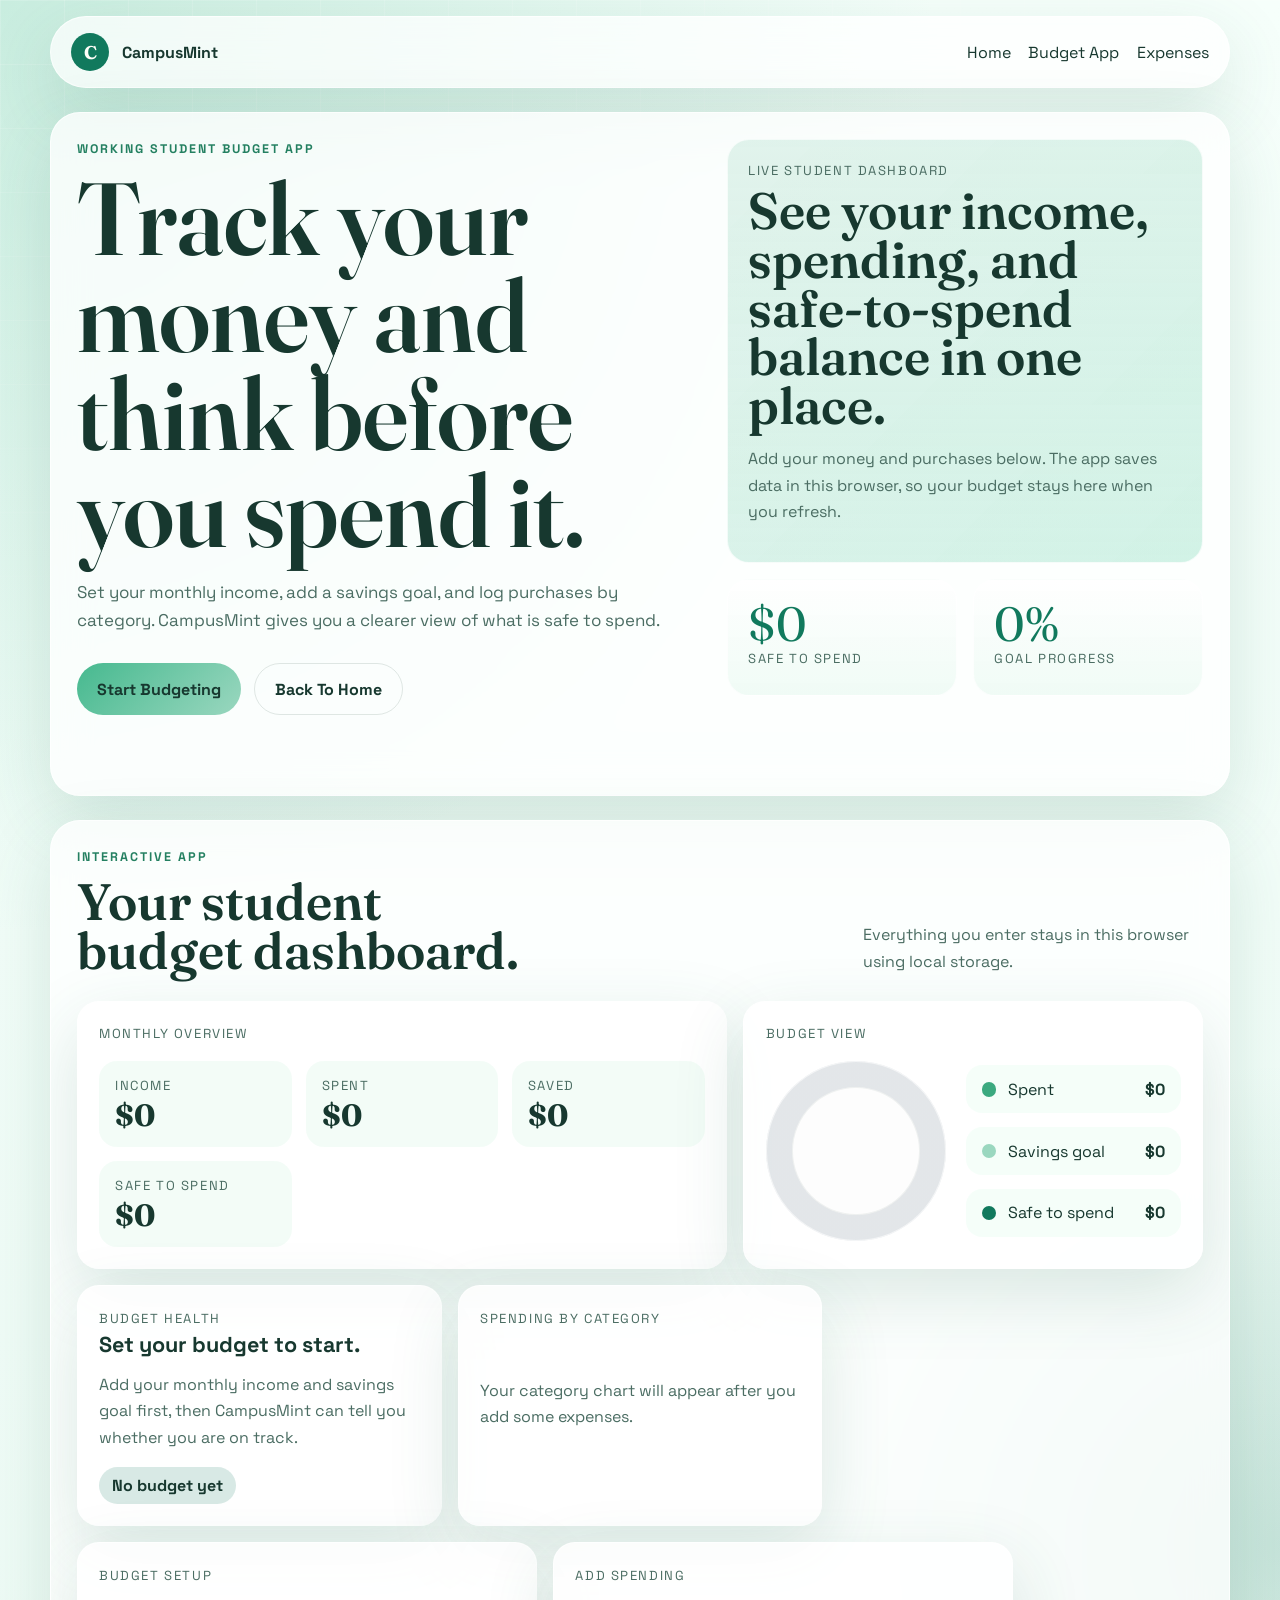
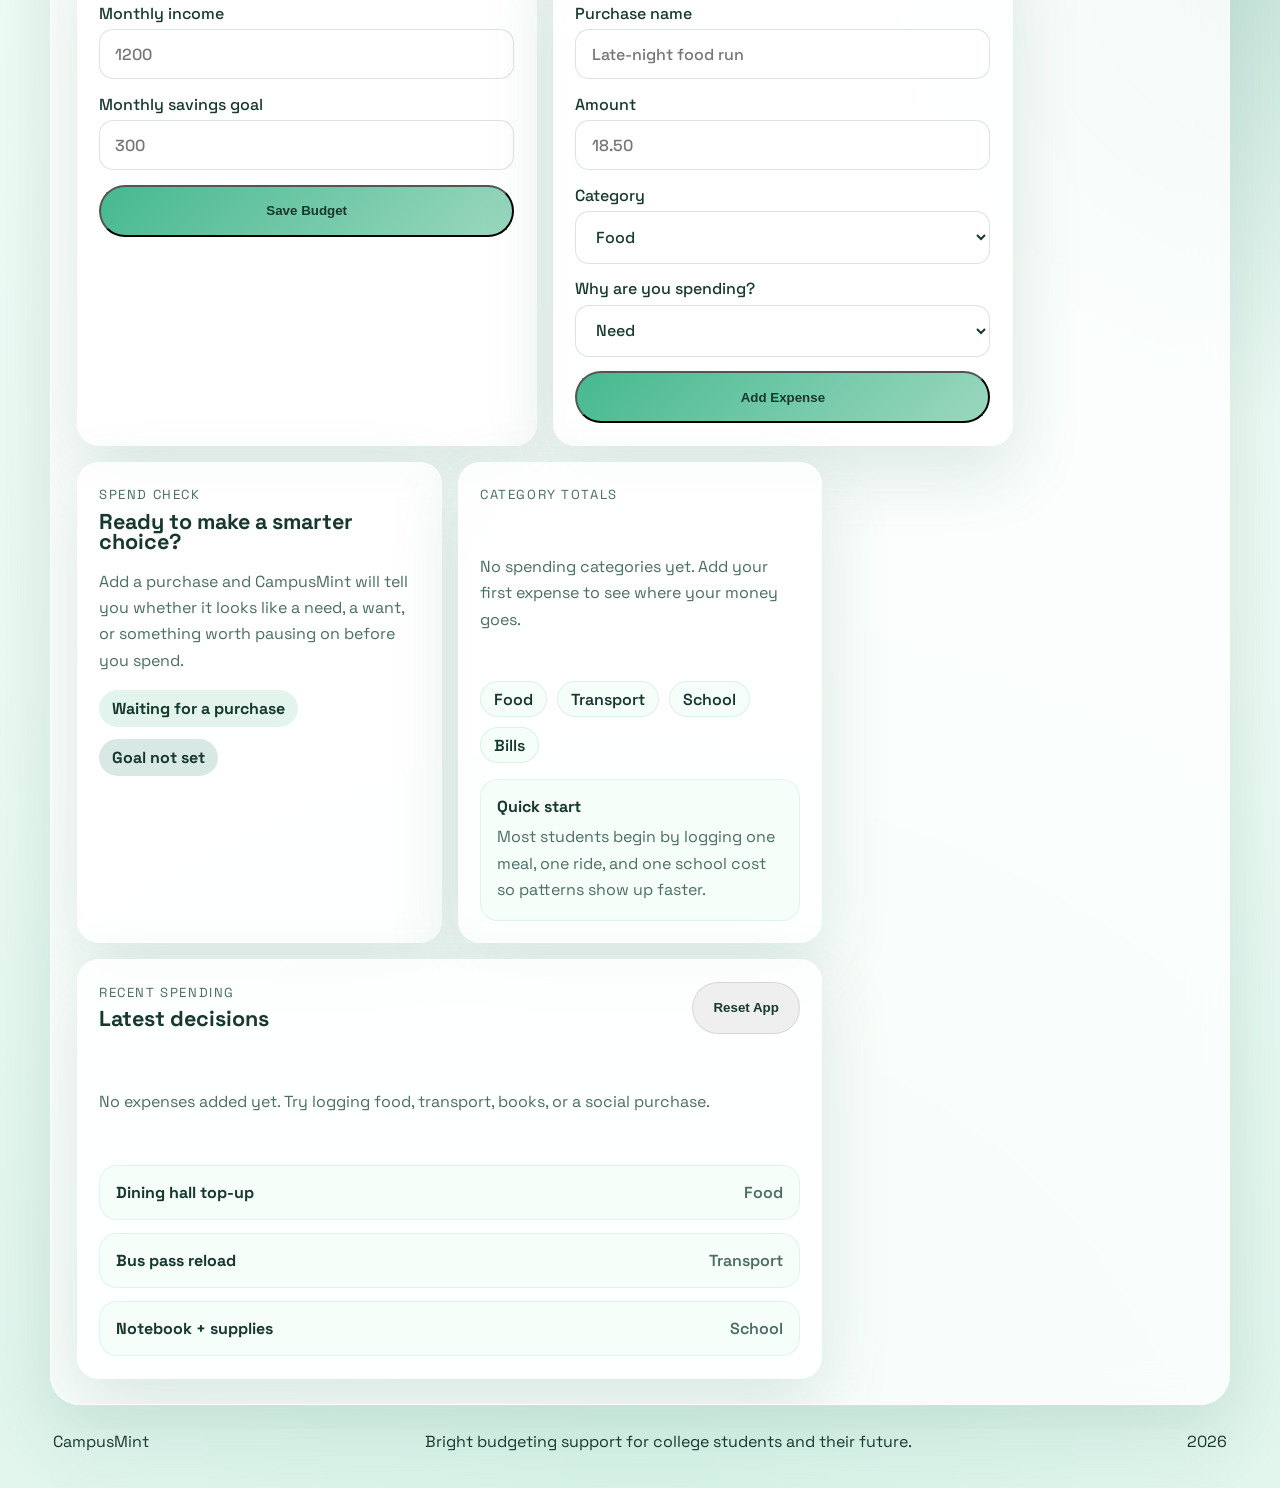
==== app.html @ f93467d4 "UPD" ====
<!DOCTYPE html>
<html lang="en">
<head>
  <meta charset="UTF-8">
  <meta name="viewport" content="width=device-width, initial-scale=1.0">
  <title>CampusMint App</title>
  <meta
    name="description"
    content="Use CampusMint to set a student budget, track expenses, and think before spending."
  >
  <link rel="preconnect" href="https://fonts.googleapis.com">
  <link rel="preconnect" href="https://fonts.gstatic.com" crossorigin>
  <link
    href="https://fonts.googleapis.com/css2?family=Fraunces:wght@500;600;700&family=Space+Grotesk:wght@400;500;700&display=swap"
    rel="stylesheet"
  >
  <link rel="stylesheet" href="style.css">
</head>
<body>
  <div class="page-shell">
    <header class="site-header">
      <a class="brand" href="index.html" aria-label="CampusMint home">
        <span class="brand-mark">C</span>
        <span class="brand-text">CampusMint</span>
      </a>
      <button class="menu-toggle" aria-expanded="false" aria-controls="site-nav">
        Menu
      </button>
      <nav class="site-nav" id="site-nav">
        <a href="index.html">Home</a>
        <a href="#app">Budget App</a>
        <a href="#expenses">Expenses</a>
      </nav>
    </header>

    <main id="app">
      <section class="hero section">
        <div class="hero-copy">
          <p class="eyebrow">Working student budget app</p>
          <h1>Track your money and think before you spend it.</h1>
          <p class="hero-text">
            Set your monthly income, add a savings goal, and log purchases by category.
            CampusMint gives you a clearer view of what is safe to spend.
          </p>
          <div class="hero-actions">
            <a class="button button-primary" href="#dashboard">Start Budgeting</a>
            <a class="button button-secondary" href="index.html">Back To Home</a>
          </div>
        </div>

        <div class="hero-panel">
          <div class="panel panel-large">
            <p class="panel-label">Live Student Dashboard</p>
            <h2>See your income, spending, and safe-to-spend balance in one place.</h2>
            <p>
              Add your money and purchases below. The app saves data in this browser,
              so your budget stays here when you refresh.
            </p>
          </div>
          <div class="hero-grid">
            <article class="panel">
              <p class="stat-value" id="hero-balance">$0</p>
              <p class="stat-label">Safe to spend</p>
            </article>
            <article class="panel">
              <p class="stat-value" id="hero-goal">0%</p>
              <p class="stat-label">Goal progress</p>
            </article>
          </div>
        </div>
      </section>

      <section class="section app-section" id="dashboard">
        <div class="section-heading">
          <div>
            <p class="eyebrow">Interactive app</p>
            <h2>Your student budget dashboard.</h2>
          </div>
          <p class="section-note">Everything you enter stays in this browser using local storage.</p>
        </div>

        <div class="app-grid">
          <section class="app-card summary-card">
            <p class="card-index">Monthly overview</p>
            <div class="summary-grid">
              <article>
                <span class="summary-label">Income</span>
                <strong id="income-total">$0</strong>
              </article>
              <article>
                <span class="summary-label">Spent</span>
                <strong id="spent-total">$0</strong>
              </article>
              <article>
                <span class="summary-label">Saved</span>
                <strong id="saved-total">$0</strong>
              </article>
              <article class="summary-accent">
                <span class="summary-label">Safe To Spend</span>
                <strong id="remaining-total">$0</strong>
              </article>
            </div>
          </section>

          <section class="app-card chart-card">
            <p class="card-index">Budget view</p>
            <div class="chart-wrap">
              <div id="budget-chart" class="budget-chart" aria-label="Budget pie chart"></div>
              <div class="chart-legend">
                <div class="legend-row">
                  <span class="legend-swatch legend-spent"></span>
                  <span>Spent</span>
                  <strong id="chart-spent">$0</strong>
                </div>
                <div class="legend-row">
                  <span class="legend-swatch legend-goal"></span>
                  <span>Savings goal</span>
                  <strong id="chart-goal">$0</strong>
                </div>
                <div class="legend-row">
                  <span class="legend-swatch legend-safe"></span>
                  <span>Safe to spend</span>
                  <strong id="chart-safe">$0</strong>
                </div>
              </div>
            </div>
          </section>

          <section class="app-card status-card">
            <p class="card-index">Budget health</p>
            <h3 id="budget-status-title">You are still on track.</h3>
            <p id="budget-status-text">
              Add your income, savings goal, and expenses to see whether you are under control,
              close to your limit, or spending beyond what is safe.
            </p>
            <div class="decision-badges">
              <span id="budget-status-badge" class="pill pill-soft">Waiting for budget data</span>
            </div>
          </section>

          <section class="app-card trend-card">
            <p class="card-index">Spending by category</p>
            <div id="bar-chart" class="bar-chart"></div>
          </section>

          <section class="app-card form-card">
            <p class="card-index">Budget setup</p>
            <form id="budget-form" class="stack-form">
              <label>
                Monthly income
                <input type="number" id="income-input" min="0" max="999999" step="0.01" placeholder="1200">
              </label>
              <label>
                Monthly savings goal
                <input type="number" id="goal-input" min="0" max="999999" step="0.01" placeholder="300">
              </label>
              <button type="submit" class="button button-primary">Save Budget</button>
            </form>
          </section>

          <section class="app-card form-card">
            <p class="card-index">Add spending</p>
            <form id="expense-form" class="stack-form">
              <label>
                Purchase name
                <input type="text" id="expense-name" maxlength="40" placeholder="Late-night food run">
              </label>
              <label>
                Amount
                <input type="number" id="expense-amount" min="0" max="999999" step="0.01" placeholder="18.50">
              </label>
              <label>
                Category
                <select id="expense-category">
                  <option value="Food">Food</option>
                  <option value="Rent">Rent</option>
                  <option value="Transport">Transport</option>
                  <option value="School">School</option>
                  <option value="Fun">Fun</option>
                  <option value="Bills">Bills</option>
                  <option value="Other">Other</option>
                </select>
              </label>
              <label>
                Why are you spending?
                <select id="expense-reason">
                  <option value="Need">Need</option>
                  <option value="Want">Want</option>
                  <option value="Urgent">Urgent</option>
                  <option value="Social pressure">Social pressure</option>
                  <option value="Long-term value">Long-term value</option>
                </select>
              </label>
              <button type="submit" class="button button-primary">Add Expense</button>
            </form>
          </section>

          <section class="app-card insight-card">
            <p class="card-index">Spend check</p>
            <h3 id="decision-title">Ready to make a smarter choice?</h3>
            <p id="decision-text">
              Add a purchase and CampusMint will tell you whether it looks like a need,
              a want, or something worth pausing on before you spend.
            </p>
            <div class="decision-badges">
              <span id="decision-badge" class="pill">Waiting for a purchase</span>
              <span id="goal-status" class="pill pill-soft">Goal not set</span>
            </div>
          </section>

          <section class="app-card categories-card">
            <p class="card-index">Category totals</p>
            <div id="category-list" class="category-list"></div>
          </section>

          <section class="app-card expenses-card" id="expenses">
            <div class="expenses-head">
              <div>
                <p class="card-index">Recent spending</p>
                <h3>Latest decisions</h3>
              </div>
              <button id="reset-button" type="button" class="button button-secondary">Reset App</button>
            </div>
            <div id="expense-list" class="expense-list"></div>
          </section>
        </div>
      </section>
    </main>

    <footer class="site-footer">
      <p>CampusMint</p>
      <p>Bright budgeting support for college students and their future.</p>
      <p id="year"></p>
    </footer>
  </div>

  <script src="script.js"></script>
</body>
</html>
---- style.css ----
:root {
  --bg: #e8f8f1;
  --bg-strong: #ccefe1;
  --surface: rgba(255, 255, 255, 0.78);
  --surface-strong: #f9fffc;
  --text: #17382f;
  --muted: #4b6d63;
  --line: rgba(23, 56, 47, 0.12);
  --accent: #46b98f;
  --accent-dark: #248061;
  --forest: #11795d;
  --shadow: 0 24px 70px rgba(43, 111, 89, 0.16);
  --radius-lg: 30px;
  --radius-md: 22px;
  --radius-sm: 14px;
  --max-width: 1180px;
}

* {
  box-sizing: border-box;
}

html {
  scroll-behavior: smooth;
}

body {
  margin: 0;
  font-family: "Space Grotesk", "Segoe UI", sans-serif;
  color: var(--text);
  background:
    radial-gradient(circle at top left, rgba(70, 185, 143, 0.26), transparent 28%),
    radial-gradient(circle at right center, rgba(17, 121, 93, 0.18), transparent 24%),
    radial-gradient(circle at center bottom, rgba(204, 239, 225, 0.6), transparent 32%),
    linear-gradient(180deg, #f6fffb 0%, var(--bg) 100%);
  min-height: 100vh;
}

body::before {
  content: "";
  position: fixed;
  inset: 0;
  background-image:
    linear-gradient(rgba(255, 255, 255, 0.2) 1px, transparent 1px),
    linear-gradient(90deg, rgba(255, 255, 255, 0.2) 1px, transparent 1px);
  background-size: 64px 64px;
  mask-image: linear-gradient(180deg, rgba(0, 0, 0, 0.8), transparent);
  pointer-events: none;
}

.page-shell {
  width: min(calc(100% - 2rem), var(--max-width));
  margin: 0 auto;
  position: relative;
  z-index: 1;
}

.site-header,
.site-footer,
.section,
.trust-strip {
  backdrop-filter: blur(18px);
}

.site-header {
  position: sticky;
  top: 1rem;
  display: flex;
  align-items: center;
  justify-content: space-between;
  gap: 1rem;
  margin: 1rem 0 1.5rem;
  padding: 1rem 1.25rem;
  background: rgba(255, 255, 255, 0.72);
  border: 1px solid rgba(255, 255, 255, 0.7);
  border-radius: 999px;
  box-shadow: var(--shadow);
}

.brand {
  display: inline-flex;
  align-items: center;
  gap: 0.8rem;
  color: var(--text);
  text-decoration: none;
  font-weight: 700;
}

.brand-mark {
  display: grid;
  place-items: center;
  width: 2.4rem;
  height: 2.4rem;
  border-radius: 50%;
  background: var(--forest);
  color: #fffef8;
  font-family: "Fraunces", Georgia, serif;
  font-size: 1.15rem;
}

.site-nav {
  display: flex;
  gap: 1.1rem;
}

.site-nav a,
.menu-toggle {
  color: var(--text);
  text-decoration: none;
  font-size: 0.98rem;
  background: none;
  border: 0;
  font: inherit;
  cursor: pointer;
}

.menu-toggle {
  display: none;
}

.section,
.trust-strip {
  background: var(--surface);
  border: 1px solid rgba(255, 255, 255, 0.7);
  border-radius: var(--radius-lg);
  box-shadow: var(--shadow);
}

.section {
  padding: clamp(1.6rem, 2vw, 2rem);
  margin-bottom: 1.5rem;
}

.hero {
  display: grid;
  grid-template-columns: 1.25fr 0.95fr;
  gap: 1.5rem;
  align-items: stretch;
  min-height: 76vh;
}

.hero-copy,
.hero-panel,
.panel,
.card,
.timeline-item,
.result-card,
.contact-section {
  animation: rise 0.8s ease both;
}

.eyebrow {
  margin: 0 0 0.65rem;
  text-transform: uppercase;
  letter-spacing: 0.16em;
  color: var(--accent-dark);
  font-size: 0.78rem;
  font-weight: 700;
}

h1,
h2,
h3 {
  margin: 0;
  line-height: 0.95;
}

h1,
h2 {
  font-family: "Fraunces", Georgia, serif;
  font-weight: 600;
}

h1 {
  font-size: clamp(3.3rem, 8vw, 6.4rem);
  max-width: 9ch;
}

h2 {
  font-size: clamp(2.1rem, 4vw, 3.6rem);
  max-width: 14ch;
}

h3 {
  font-size: 1.35rem;
  margin-bottom: 0.75rem;
}

p {
  line-height: 1.65;
  color: var(--muted);
}

.hero-text {
  max-width: 54ch;
  margin: 1.25rem 0 1.75rem;
  font-size: 1.06rem;
}

.hero-actions {
  display: flex;
  flex-wrap: wrap;
  gap: 0.85rem;
}

.button {
  display: inline-flex;
  align-items: center;
  justify-content: center;
  min-height: 3.25rem;
  padding: 0.85rem 1.25rem;
  border-radius: 999px;
  text-decoration: none;
  font-weight: 700;
  transition: transform 180ms ease, background 180ms ease, color 180ms ease;
}

.button:hover,
.button:focus-visible {
  transform: translateY(-2px);
}

.button-primary {
  background: linear-gradient(135deg, #46b98f, #9ad7bf);
  color: #17382f;
}

.button-secondary {
  border: 1px solid var(--line);
  color: var(--text);
}

.hero-panel {
  display: flex;
  flex-direction: column;
  gap: 1rem;
}

.hero-image-card {
  margin: 0;
  min-height: 16rem;
  overflow: hidden;
  border-radius: var(--radius-md);
  border: 1px solid rgba(255, 255, 255, 0.72);
  box-shadow: var(--shadow);
}

.hero-image {
  display: block;
  width: 100%;
  height: 100%;
  min-height: 16rem;
  object-fit: cover;
  object-position: center;
}

.panel {
  background: linear-gradient(180deg, rgba(255, 255, 255, 0.92), rgba(239, 251, 245, 0.94));
  border-radius: var(--radius-md);
  padding: 1.25rem;
  border: 1px solid rgba(255, 255, 255, 0.72);
}

.panel-large {
  display: flex;
  flex-direction: column;
  justify-content: end;
  min-height: 20rem;
  background:
    linear-gradient(180deg, rgba(154, 215, 191, 0.3), rgba(70, 185, 143, 0.18)),
    linear-gradient(135deg, rgba(255, 255, 255, 0.94), rgba(240, 255, 249, 0.96));
}

.panel-label,
.card-index,
.timeline-step,
.result-number,
.stat-label {
  margin: 0 0 0.35rem;
  font-size: 0.82rem;
  text-transform: uppercase;
  letter-spacing: 0.12em;
}

.hero-grid,
.card-grid,
.results-grid {
  display: grid;
  gap: 1rem;
}

.hero-grid {
  grid-template-columns: repeat(2, minmax(0, 1fr));
}

.stat-value {
  margin: 0;
  font-family: "Fraunces", Georgia, serif;
  font-size: 3rem;
  line-height: 1;
  color: var(--forest);
}

.trust-strip {
  display: grid;
  grid-template-columns: repeat(5, minmax(0, 1fr));
  gap: 0.75rem;
  align-items: center;
  text-align: center;
  padding: 1rem;
  margin-bottom: 1.5rem;
}

.trust-strip p {
  margin: 0;
  color: var(--text);
  font-weight: 700;
}

.section-heading {
  display: flex;
  justify-content: space-between;
  gap: 2rem;
  align-items: end;
  margin-bottom: 1.6rem;
}

.section-note {
  max-width: 34ch;
  margin: 0;
}

.section-heading.narrow {
  margin-bottom: 1.35rem;
}

.card-grid,
.results-grid {
  grid-template-columns: repeat(3, minmax(0, 1fr));
}

.card,
.result-card {
  padding: 1.4rem;
  border-radius: var(--radius-md);
  background: rgba(255, 255, 255, 0.84);
  border: 1px solid rgba(255, 255, 255, 0.72);
  transition: transform 180ms ease, border-color 180ms ease;
}

.card:hover,
.result-card:hover,
.timeline-item:hover {
  transform: translateY(-4px);
  border-color: rgba(36, 128, 97, 0.28);
}

.split-section {
  display: grid;
  grid-template-columns: 0.9fr 1.1fr;
  gap: 1.25rem;
}

.timeline {
  display: grid;
  gap: 1rem;
}

.timeline-item {
  padding: 1.4rem;
  border-radius: var(--radius-md);
  background: rgba(255, 255, 255, 0.84);
  border: 1px solid rgba(255, 255, 255, 0.72);
}

.results-section {
  background:
    linear-gradient(135deg, rgba(234, 249, 242, 0.98), rgba(213, 244, 231, 0.96));
}

.results-intro {
  margin-bottom: 1.4rem;
}

.accent-card {
  background: linear-gradient(135deg, rgba(17, 121, 93, 0.96), rgba(70, 185, 143, 0.92));
}

.accent-card h3,
.accent-card p {
  color: #fafffd;
}

.contact-section {
  display: flex;
  justify-content: space-between;
  align-items: center;
  gap: 1rem;
}

.app-section {
  overflow: hidden;
}

.app-grid {
  display: grid;
  grid-template-columns: repeat(12, minmax(0, 1fr));
  gap: 1rem;
}

.app-card {
  padding: 1.35rem;
  border-radius: var(--radius-md);
  background: rgba(255, 255, 255, 0.84);
  border: 1px solid rgba(255, 255, 255, 0.75);
  box-shadow: var(--shadow);
}

.summary-card {
  grid-column: span 7;
}

.chart-card,
.form-card {
  grid-column: span 5;
}

.insight-card,
.categories-card,
.status-card,
.trend-card {
  grid-column: span 4;
}

.expenses-card {
  grid-column: span 8;
}

.summary-grid {
  display: grid;
  grid-template-columns: repeat(auto-fit, minmax(160px, 1fr));
  gap: 0.85rem;
  margin-top: 1rem;
}

.summary-grid article {
  min-width: 0;
  padding: 1rem;
  border-radius: 18px;
  background: rgba(242, 252, 247, 0.9);
}

.summary-grid strong {
  display: block;
  margin-top: 0.3rem;
  max-width: 100%;
  font-size: clamp(1.2rem, 2.4vw, 2rem);
  font-family: "Fraunces", Georgia, serif;
  line-height: 1.05;
  color: var(--text);
  overflow-wrap: anywhere;
  word-break: break-word;
  font-variant-numeric: tabular-nums;
}

.summary-label {
  display: block;
  font-size: 0.82rem;
  text-transform: uppercase;
  letter-spacing: 0.12em;
  color: var(--muted);
}

.summary-accent {
  background: linear-gradient(135deg, rgba(70, 185, 143, 0.16), rgba(154, 215, 191, 0.34));
}

.chart-wrap {
  display: grid;
  grid-template-columns: 180px 1fr;
  gap: 1.25rem;
  align-items: center;
  margin-top: 1rem;
}

.budget-chart {
  width: 180px;
  height: 180px;
  border-radius: 50%;
  background: conic-gradient(
    #3ba97f 0deg 120deg,
    #9ad7bf 120deg 220deg,
    #11795d 220deg 360deg
  );
  position: relative;
  box-shadow: inset 0 0 0 1px rgba(255, 255, 255, 0.6);
}

.budget-chart::after {
  content: "";
  position: absolute;
  inset: 26px;
  border-radius: 50%;
  background: rgba(255, 255, 255, 0.95);
  box-shadow: inset 0 0 0 1px rgba(23, 56, 47, 0.06);
}

.chart-legend {
  display: grid;
  gap: 0.85rem;
}

.legend-row {
  display: grid;
  grid-template-columns: auto 1fr auto;
  gap: 0.75rem;
  align-items: center;
  padding: 0.85rem 1rem;
  border-radius: 16px;
  background: rgba(245, 254, 249, 0.92);
}

.legend-row strong {
  color: var(--text);
}

.legend-swatch {
  width: 0.9rem;
  height: 0.9rem;
  border-radius: 50%;
}

.legend-spent {
  background: #3ba97f;
}

.legend-goal {
  background: #9ad7bf;
}

.legend-safe {
  background: #11795d;
}

.status-card h3 {
  margin-top: 0.35rem;
  margin-bottom: 0.75rem;
}

.status-good {
  background: rgba(17, 121, 93, 0.18);
}

.status-warn {
  background: rgba(154, 215, 191, 0.34);
}

.status-danger {
  background: rgba(70, 185, 143, 0.24);
}

.bar-chart {
  display: grid;
  gap: 0.85rem;
  margin-top: 1rem;
}

.bar-row {
  display: grid;
  gap: 0.4rem;
}

.bar-row-head {
  display: flex;
  justify-content: space-between;
  gap: 1rem;
  align-items: center;
}

.bar-track {
  width: 100%;
  height: 12px;
  overflow: hidden;
  border-radius: 999px;
  background: rgba(23, 56, 47, 0.08);
}

.bar-fill {
  height: 100%;
  border-radius: inherit;
  background: linear-gradient(90deg, #11795d, #7fc7aa);
}

.stack-form {
  display: grid;
  gap: 0.9rem;
  margin-top: 1rem;
}

.stack-form label {
  display: grid;
  gap: 0.35rem;
  color: var(--text);
  font-weight: 500;
}

.stack-form input,
.stack-form select {
  width: 100%;
  min-height: 3rem;
  padding: 0.85rem 0.95rem;
  border-radius: 14px;
  border: 1px solid rgba(23, 56, 47, 0.14);
  background: rgba(255, 255, 255, 0.94);
  color: var(--text);
  font: inherit;
}

.stack-form input:focus,
.stack-form select:focus {
  outline: 2px solid rgba(70, 185, 143, 0.25);
  border-color: rgba(70, 185, 143, 0.5);
}

.decision-badges {
  display: flex;
  flex-wrap: wrap;
  gap: 0.75rem;
  margin-top: 1rem;
}

.pill {
  display: inline-flex;
  align-items: center;
  min-height: 2.3rem;
  padding: 0.4rem 0.8rem;
  border-radius: 999px;
  background: rgba(154, 215, 191, 0.28);
  color: var(--text);
  font-weight: 700;
}

.pill-soft {
  background: rgba(17, 121, 93, 0.16);
}

.pill-need {
  background: rgba(17, 121, 93, 0.2);
}

.pill-want {
  background: rgba(70, 185, 143, 0.2);
}

.pill-caution {
  background: rgba(154, 215, 191, 0.35);
}

.category-list,
.expense-list {
  display: grid;
  gap: 0.75rem;
  margin-top: 1rem;
}

.categories-card .category-list,
.expenses-card .expense-list {
  min-height: 100%;
}

.category-row,
.expense-row {
  display: grid;
  gap: 0.35rem;
  padding: 0.9rem 1rem;
  border-radius: 16px;
  background: rgba(245, 254, 249, 0.92);
}

.category-row {
  grid-template-columns: 1fr auto;
  align-items: center;
}

.expense-row-head {
  display: flex;
  justify-content: space-between;
  gap: 1rem;
  align-items: center;
}

.expense-meta {
  display: flex;
  flex-wrap: wrap;
  gap: 0.5rem;
}

.expense-row strong,
.category-row strong {
  color: var(--text);
}

.expenses-head {
  display: flex;
  justify-content: space-between;
  gap: 1rem;
  align-items: start;
}

.empty-state {
  color: var(--muted);
  padding: 1rem 0;
}

.empty-panel {
  display: grid;
  gap: 1rem;
  align-content: start;
  min-height: 100%;
}

.empty-panel-wide {
  gap: 1.1rem;
}

.starter-tags {
  display: flex;
  flex-wrap: wrap;
  gap: 0.65rem;
}

.starter-tag {
  display: inline-flex;
  align-items: center;
  min-height: 2.2rem;
  padding: 0.4rem 0.8rem;
  border-radius: 999px;
  background: rgba(245, 254, 249, 0.96);
  border: 1px solid rgba(17, 121, 93, 0.1);
  color: var(--text);
  font-weight: 600;
}

.empty-tip-card,
.starter-item {
  padding: 1rem;
  border-radius: 18px;
  background: rgba(245, 254, 249, 0.92);
  border: 1px solid rgba(17, 121, 93, 0.08);
}

.empty-tip-card strong,
.starter-item strong {
  color: var(--text);
}

.empty-tip-card p {
  margin: 0.45rem 0 0;
}

.starter-list {
  display: grid;
  gap: 0.8rem;
}

.starter-item {
  display: flex;
  justify-content: space-between;
  gap: 1rem;
  align-items: center;
}

.starter-item span {
  color: var(--muted);
  font-weight: 600;
}

.site-footer {
  display: flex;
  justify-content: space-between;
  gap: 1rem;
  flex-wrap: wrap;
  padding: 0 0.2rem 2rem;
}

.site-footer p {
  margin: 0;
  color: var(--text);
}

@keyframes rise {
  from {
    opacity: 0;
    transform: translateY(24px);
  }
  to {
    opacity: 1;
    transform: translateY(0);
  }
}

@media (max-width: 900px) {
  .hero,
  .split-section,
  .card-grid,
  .results-grid,
  .trust-strip {
    grid-template-columns: 1fr;
  }

  .app-grid {
    grid-template-columns: 1fr;
  }

  .app-card,
  .summary-card,
  .form-card,
  .insight-card,
  .categories-card,
  .expenses-card,
  .chart-card,
  .status-card,
  .trend-card {
    grid-column: span 1;
  }

  .summary-grid {
    grid-template-columns: repeat(2, minmax(0, 1fr));
  }

  .chart-wrap {
    grid-template-columns: 1fr;
  }

  .hero {
    min-height: auto;
  }

  .section-heading {
    align-items: start;
    flex-direction: column;
  }

  .contact-section {
    align-items: start;
    flex-direction: column;
  }

  .site-header {
    border-radius: 28px;
    align-items: start;
    flex-wrap: wrap;
  }

  .menu-toggle {
    display: inline-flex;
    margin-left: auto;
  }

  .site-nav {
    display: none;
    width: 100%;
    flex-direction: column;
    padding-top: 0.5rem;
  }

  .site-nav.is-open {
    display: flex;
  }
}

@media (max-width: 640px) {
  .page-shell {
    width: min(calc(100% - 1rem), var(--max-width));
  }

  .site-header {
    top: 0.5rem;
    margin-top: 0.5rem;
  }

  h1 {
    font-size: clamp(2.7rem, 16vw, 4.2rem);
  }

  h2 {
    font-size: clamp(1.8rem, 10vw, 2.8rem);
  }

  .hero-grid {
    grid-template-columns: 1fr;
  }

  .summary-grid {
    grid-template-columns: 1fr;
  }

  .budget-chart {
    width: 150px;
    height: 150px;
  }

  .expenses-head,
  .expense-row-head {
    flex-direction: column;
    align-items: start;
  }

  .site-footer {
    padding-bottom: 1.2rem;
  }
}
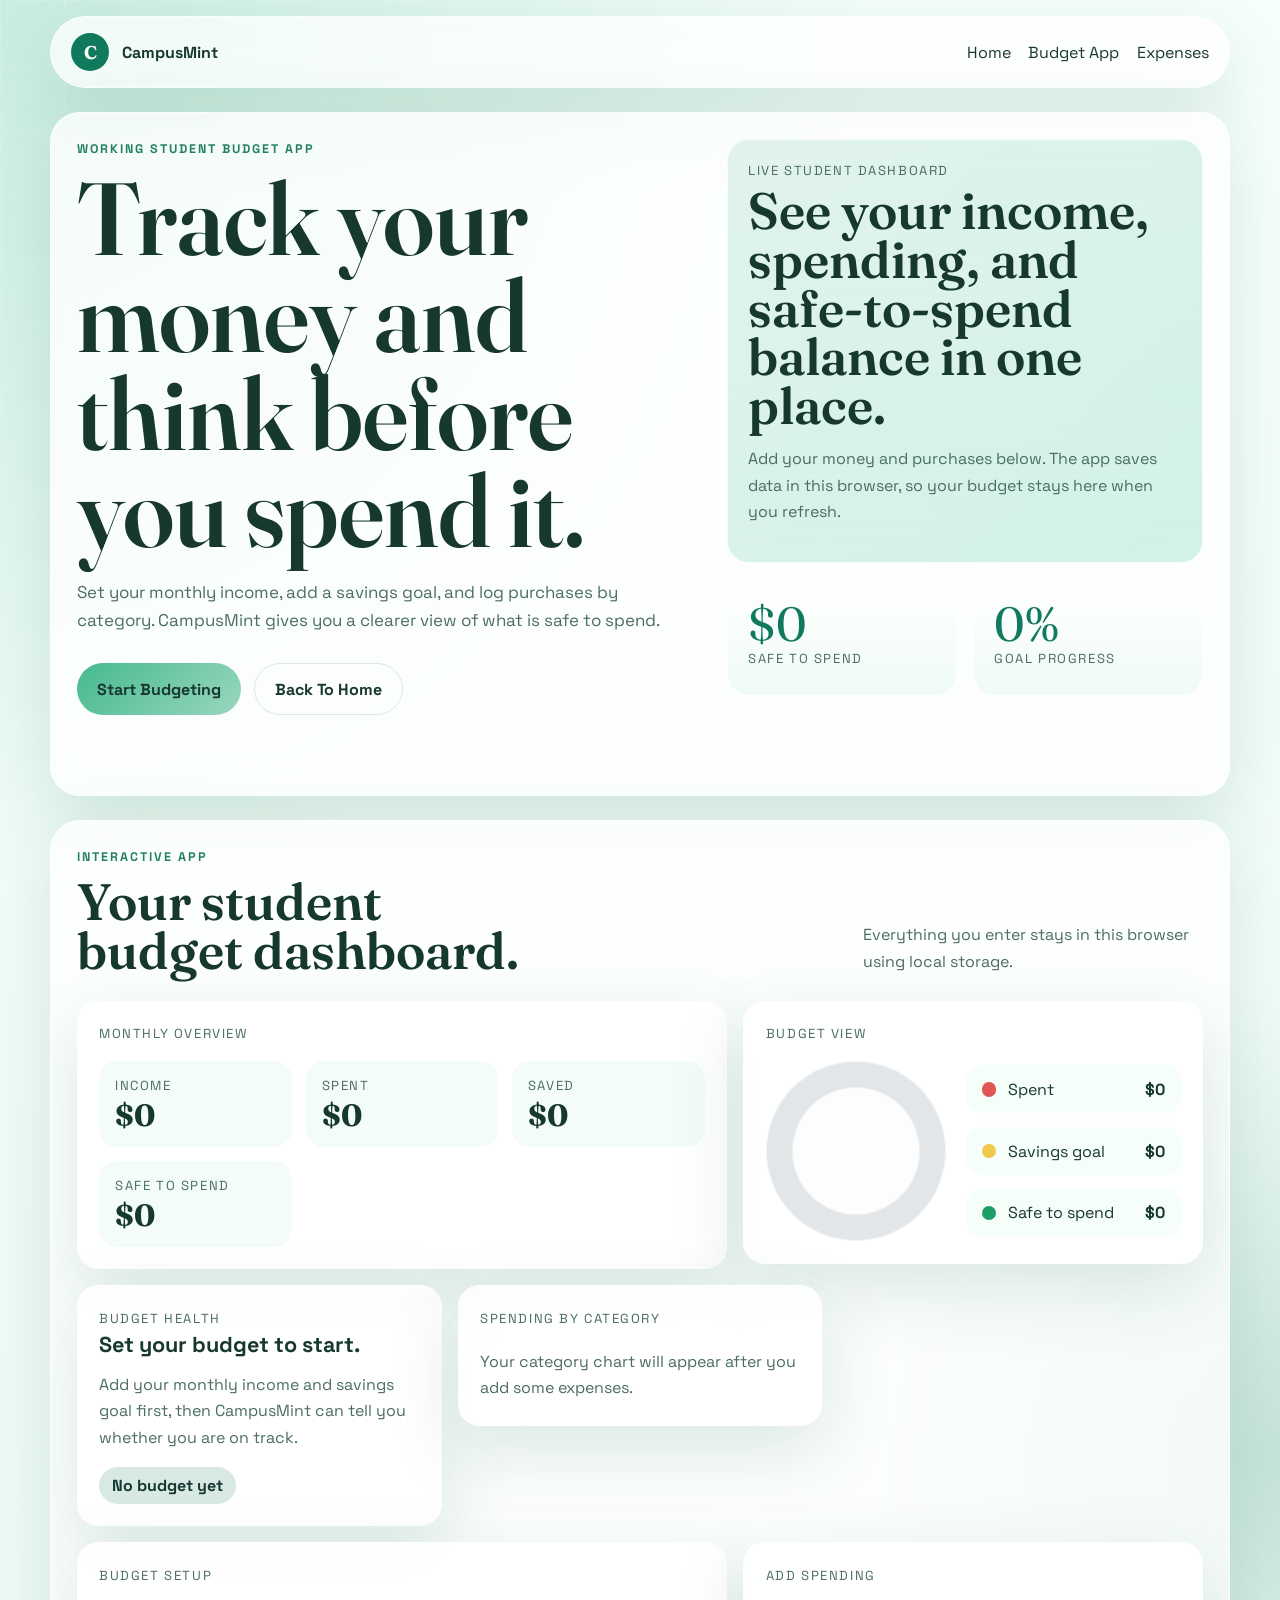
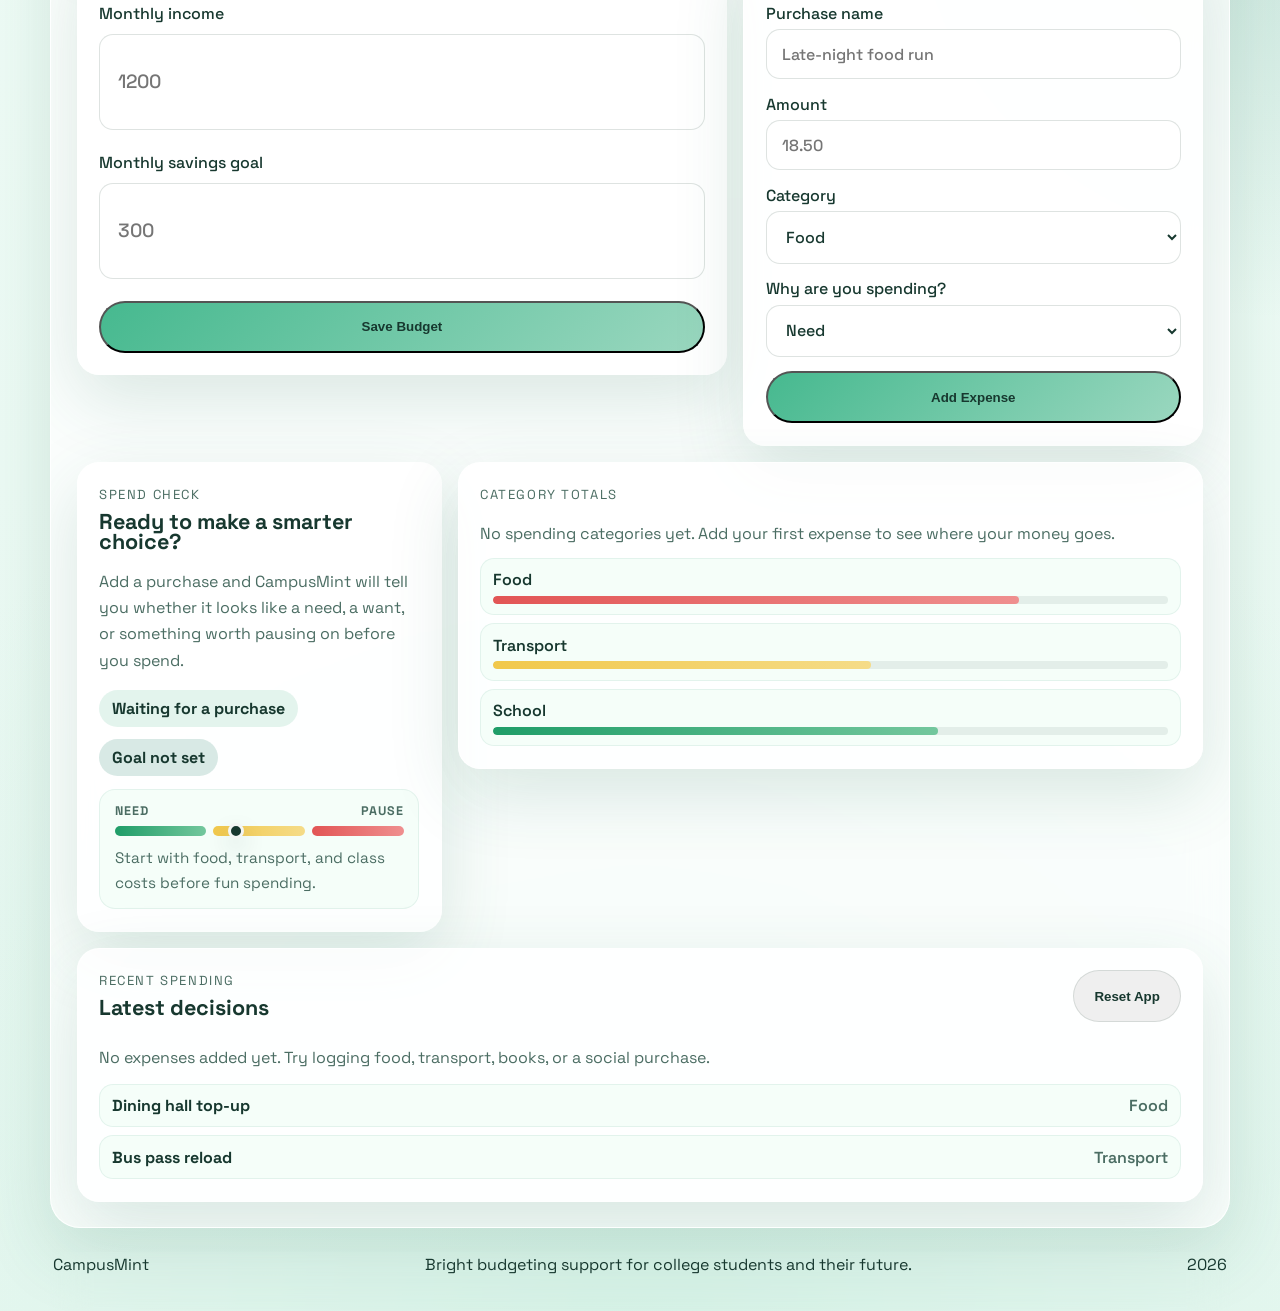
==== commit 2d09709d: "filled in gaps, smoothed borders" ====
--- a/app.html
+++ b/app.html
@@ -143,7 +143,7 @@
             <div id="bar-chart" class="bar-chart"></div>
           </section>
 
-          <section class="app-card form-card">
+          <section class="app-card form-card budget-form-card">
             <p class="card-index">Budget setup</p>
             <form id="budget-form" class="stack-form">
               <label>
@@ -158,7 +158,7 @@
             </form>
           </section>
 
-          <section class="app-card form-card">
+          <section class="app-card form-card expense-form-card">
             <p class="card-index">Add spending</p>
             <form id="expense-form" class="stack-form">
               <label>
@@ -206,6 +206,7 @@
               <span id="decision-badge" class="pill">Waiting for a purchase</span>
               <span id="goal-status" class="pill pill-soft">Goal not set</span>
             </div>
+            <div id="decision-visual" class="decision-visual" aria-label="Spending decision graph"></div>
           </section>
 
           <section class="app-card categories-card">
--- a/style.css
+++ b/style.css
@@ -406,6 +406,7 @@
   display: grid;
   grid-template-columns: repeat(12, minmax(0, 1fr));
   gap: 1rem;
+  align-items: start;
 }
 
 .app-card {
@@ -425,15 +426,40 @@
   grid-column: span 5;
 }
 
+.budget-form-card {
+  grid-column: span 7;
+}
+
+.expense-form-card {
+  grid-column: span 5;
+}
+
+.budget-form-card .stack-form {
+  gap: 1.35rem;
+}
+
+.budget-form-card .stack-form label {
+  gap: 0.65rem;
+}
+
+.budget-form-card .stack-form input {
+  min-height: 6rem;
+  padding: 1.5rem 1.1rem;
+  font-size: 1.2rem;
+}
+
 .insight-card,
-.categories-card,
 .status-card,
 .trend-card {
   grid-column: span 4;
 }
 
+.categories-card {
+  grid-column: span 8;
+}
+
 .expenses-card {
-  grid-column: span 8;
+  grid-column: 1 / -1;
 }
 
 .summary-grid {
@@ -488,9 +514,9 @@
   height: 180px;
   border-radius: 50%;
   background: conic-gradient(
-    #3ba97f 0deg 120deg,
-    #9ad7bf 120deg 220deg,
-    #11795d 220deg 360deg
+    #e25555 0deg 120deg,
+    #f1c84b 120deg 220deg,
+    #1f9d68 220deg 360deg
   );
   position: relative;
   box-shadow: inset 0 0 0 1px rgba(255, 255, 255, 0.6);
@@ -531,15 +557,15 @@
 }
 
 .legend-spent {
-  background: #3ba97f;
+  background: #e25555;
 }
 
 .legend-goal {
-  background: #9ad7bf;
+  background: #f1c84b;
 }
 
 .legend-safe {
-  background: #11795d;
+  background: #1f9d68;
 }
 
 .status-card h3 {
@@ -629,6 +655,75 @@
   margin-top: 1rem;
 }
 
+.decision-visual {
+  display: grid;
+  gap: 0.6rem;
+  margin-top: 0.85rem;
+}
+
+.decision-meter {
+  padding: 0.8rem 0.9rem;
+  border-radius: 16px;
+  background: rgba(245, 254, 249, 0.92);
+  border: 1px solid rgba(17, 121, 93, 0.08);
+}
+
+.decision-meter-head {
+  display: flex;
+  justify-content: space-between;
+  gap: 1rem;
+  margin-bottom: 0.45rem;
+  color: var(--muted);
+  font-size: 0.78rem;
+  font-weight: 700;
+  text-transform: uppercase;
+  letter-spacing: 0.08em;
+}
+
+.decision-meter-track {
+  position: relative;
+  display: grid;
+  grid-template-columns: 1fr 1fr 1fr;
+  gap: 0.45rem;
+  align-items: center;
+}
+
+.decision-meter-zone {
+  display: block;
+  height: 10px;
+  border-radius: 999px;
+}
+
+.decision-meter-zone-safe {
+  background: linear-gradient(90deg, #1f9d68, #73c79d);
+}
+
+.decision-meter-zone-caution {
+  background: linear-gradient(90deg, #f1c84b, #f5dc88);
+}
+
+.decision-meter-zone-stop {
+  background: linear-gradient(90deg, #e25555, #ef8f8f);
+}
+
+.decision-meter-marker {
+  position: absolute;
+  top: 50%;
+  width: 16px;
+  height: 16px;
+  border-radius: 50%;
+  background: #17382f;
+  border: 3px solid rgba(255, 255, 255, 0.95);
+  box-shadow: 0 10px 24px rgba(23, 56, 47, 0.16);
+  transform: translate(-50%, -50%);
+}
+
+.decision-meter-note {
+  margin: 0.55rem 0 0;
+  color: var(--muted);
+  font-size: 0.95rem;
+}
+
 .pill {
   display: inline-flex;
   align-items: center;
@@ -659,13 +754,9 @@
 .category-list,
 .expense-list {
   display: grid;
-  gap: 0.75rem;
-  margin-top: 1rem;
-}
-
-.categories-card .category-list,
-.expenses-card .expense-list {
-  min-height: 100%;
+  gap: 0.6rem;
+  margin-top: 0.75rem;
+  align-content: start;
 }
 
 .category-row,
@@ -689,6 +780,12 @@
   align-items: center;
 }
 
+.expense-row-actions {
+  display: inline-flex;
+  align-items: center;
+  gap: 0.75rem;
+}
+
 .expense-meta {
   display: flex;
   flex-wrap: wrap;
@@ -698,6 +795,25 @@
 .expense-row strong,
 .category-row strong {
   color: var(--text);
+}
+
+.expense-delete {
+  min-height: 2.2rem;
+  padding: 0.35rem 0.8rem;
+  border-radius: 999px;
+  border: 1px solid rgba(226, 85, 85, 0.24);
+  background: rgba(226, 85, 85, 0.1);
+  color: #a53a3a;
+  font: inherit;
+  font-weight: 700;
+  cursor: pointer;
+  transition: background 180ms ease, transform 180ms ease;
+}
+
+.expense-delete:hover,
+.expense-delete:focus-visible {
+  background: rgba(226, 85, 85, 0.16);
+  transform: translateY(-1px);
 }
 
 .expenses-head {
@@ -709,70 +825,86 @@
 
 .empty-state {
   color: var(--muted);
-  padding: 1rem 0;
+  padding: 0.2rem 0 0.1rem;
+  margin: 0;
 }
 
 .empty-panel {
   display: grid;
-  gap: 1rem;
+  gap: 0.55rem;
   align-content: start;
-  min-height: 100%;
 }
 
 .empty-panel-wide {
-  gap: 1.1rem;
-}
-
-.starter-tags {
-  display: flex;
-  flex-wrap: wrap;
   gap: 0.65rem;
 }
 
-.starter-tag {
-  display: inline-flex;
-  align-items: center;
-  min-height: 2.2rem;
-  padding: 0.4rem 0.8rem;
-  border-radius: 999px;
-  background: rgba(245, 254, 249, 0.96);
-  border: 1px solid rgba(17, 121, 93, 0.1);
-  color: var(--text);
-  font-weight: 600;
-}
-
-.empty-tip-card,
-.starter-item {
-  padding: 1rem;
-  border-radius: 18px;
+.preview-chart,
+.activity-preview {
+  display: grid;
+  gap: 0.5rem;
+}
+
+.preview-chart-row,
+.activity-preview-row {
+  display: grid;
+  gap: 0.35rem;
+  padding: 0.65rem 0.75rem;
+  border-radius: 14px;
   background: rgba(245, 254, 249, 0.92);
   border: 1px solid rgba(17, 121, 93, 0.08);
 }
 
-.empty-tip-card strong,
-.starter-item strong {
-  color: var(--text);
-}
-
-.empty-tip-card p {
-  margin: 0.45rem 0 0;
-}
-
-.starter-list {
-  display: grid;
-  gap: 0.8rem;
-}
-
-.starter-item {
-  display: flex;
-  justify-content: space-between;
-  gap: 1rem;
-  align-items: center;
-}
-
-.starter-item span {
+.preview-chart-row span,
+.activity-preview-row span {
   color: var(--muted);
   font-weight: 600;
+}
+
+.preview-chart-row span:first-child {
+  color: var(--text);
+}
+
+.preview-track {
+  width: 100%;
+  height: 8px;
+  border-radius: 999px;
+  background: rgba(23, 56, 47, 0.08);
+  overflow: hidden;
+}
+
+.preview-fill {
+  height: 100%;
+  border-radius: inherit;
+}
+
+.preview-fill-food {
+  width: 78%;
+  background: linear-gradient(90deg, #e25555, #ef8f8f);
+}
+
+.preview-fill-transport {
+  width: 56%;
+  background: linear-gradient(90deg, #f1c84b, #f5dc88);
+}
+
+.preview-fill-school {
+  width: 66%;
+  background: linear-gradient(90deg, #1f9d68, #73c79d);
+}
+
+.preview-fill-bills {
+  width: 42%;
+  background: linear-gradient(90deg, #5f8f84, #a8c9be);
+}
+
+.activity-preview-row {
+  grid-template-columns: 1fr auto;
+  align-items: center;
+}
+
+.activity-preview-row strong {
+  color: var(--text);
 }
 
 .site-footer {
